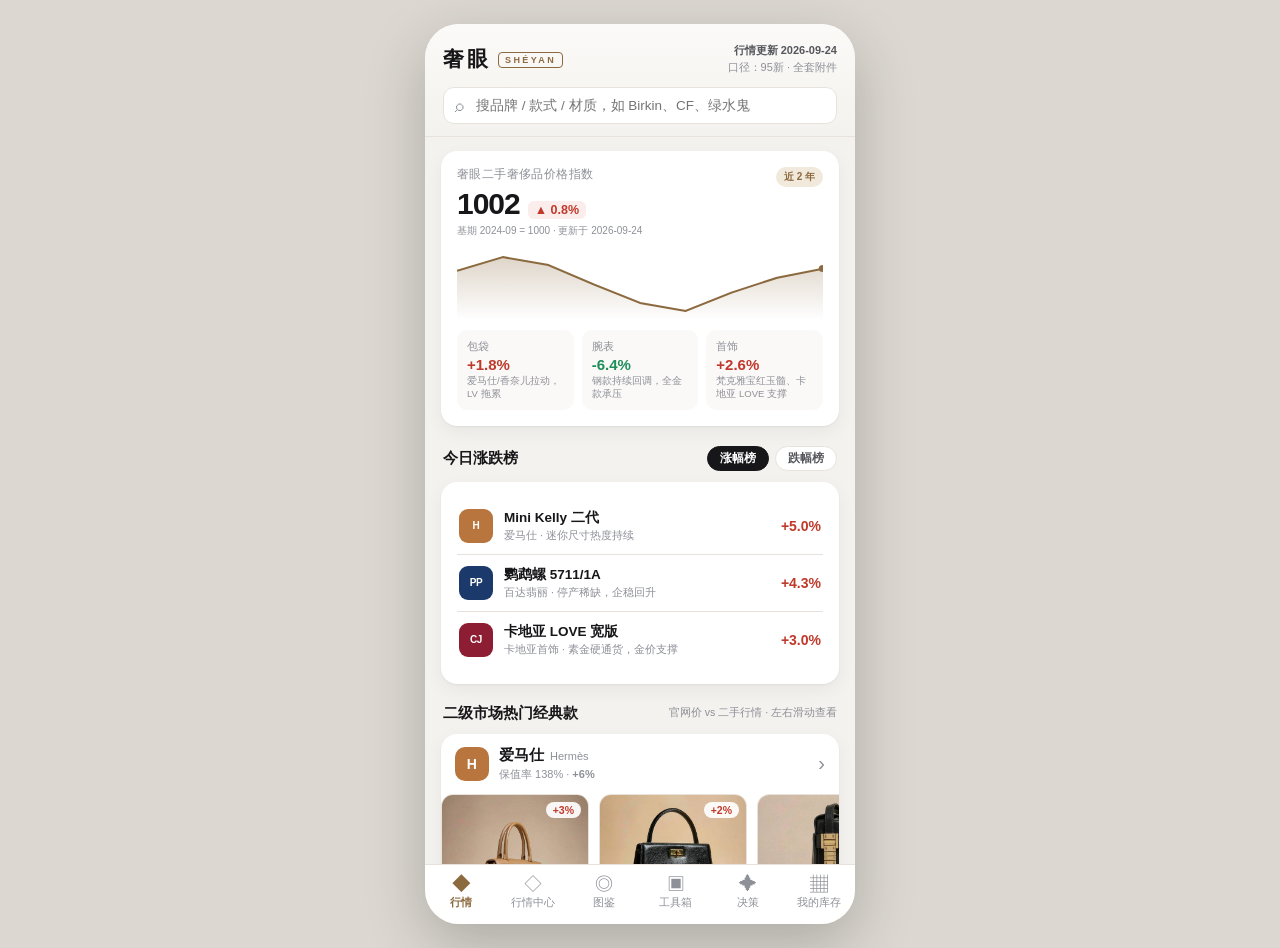
==== index.html @ 36c1ecf0 "奢眼 SHÉYAN v3.0 · 奢侈品二级市场行情 PWA（品牌分行首页改版）" ====
<!DOCTYPE html>
<html lang="zh-CN">
<head>
<meta charset="UTF-8">
<meta name="viewport" content="width=device-width, initial-scale=1.0, maximum-scale=1.0, user-scalable=no">
<meta name="theme-color" content="#17171A">
<meta name="apple-mobile-web-app-capable" content="yes">
<meta name="apple-mobile-web-app-status-bar-style" content="black-translucent">
<meta name="apple-mobile-web-app-title" content="奢眼">
<link rel="manifest" href="manifest.json">
<link rel="apple-touch-icon" href="apple-touch-icon.png">
<link rel="icon" type="image/png" href="icon-192.png">
<title>奢眼 SHÉYAN · 二奢行情与库存智库</title>
<link rel="stylesheet" href="style.css">
</head>
<body>

<div class="phone">

  <!-- ============ 顶栏 ============ -->
  <header class="appbar">
    <div class="ab-row">
      <div class="ab-brand">
        <span class="ab-logo">奢眼</span>
        <span class="ab-en">SHÉYAN</span>
      </div>
      <div class="ab-date">
        <b>行情更新 <span id="dataDate">—</span></b>
        口径：<span id="metaScope">95新全套</span>
      </div>
    </div>
    <div class="search-wrap">
      <input id="searchInput" type="search" placeholder="搜品牌 / 款式 / 材质，如 Birkin、CF、绿水鬼">
    </div>
  </header>

  <!-- ============ 主体 ============ -->
  <main class="app-body">

    <!-- ---------- 首页 ---------- -->
    <section class="view active" id="view-home">
      <div class="card">
        <div id="homeIndex"></div>
      </div>

      <div class="sec-title">
        今日涨跌榜
        <div class="seg-group" id="mvTabs">
          <button class="seg on" data-k="up">涨幅榜</button>
          <button class="seg" data-k="down">跌幅榜</button>
        </div>
      </div>
      <div class="card"><div id="movers"></div></div>

      <div class="sec-title">二级市场热门经典款 <span class="hint">官网价 vs 二手行情 · 左右滑动查看</span></div>
      <div id="homeShowcase"></div>

      <div class="mt" id="homeTip"></div>

      <div class="disclaimer">
        本应用为二奢商家经营辅助工具，所有行情数据整理自公开渠道，为参考区间。
        实际回收/零售价格受年份、成色、附件完整度、五金状态等影响，
        须以实物鉴定与当日实时报价为准，不构成任何报价承诺。
        页面图片为款式示意（AI 生成），非品牌官方产品图。
      </div>
    </section>

    <!-- ---------- 行情中心 ---------- -->
    <section class="view" id="view-market">
      <div class="sec-title">奢眼二手奢侈品价格指数 <span class="hint">2024.09 基期=1000</span></div>
      <div class="card">
        <div id="idxChart"></div>
        <div class="ex-note">
          指数由包袋、腕表、首饰三大品类的加权成交价构成。
          近两年呈「高点回落 → 底部企稳」走势，2026 年 Q3 环比转正。
        </div>
      </div>

      <div class="sec-title">保值率梯队 <span class="hint">品牌分化加剧</span></div>
      <div class="card"><div id="tiers"></div></div>

      <div class="sec-title">品牌行情榜 <span class="hint">点击进入品牌详情</span></div>
      <div class="card"><div id="brandRank"></div></div>

      <div class="sec-title">公价 vs 回收价 <span class="hint">浅色=公价 深色=回收区间</span></div>
      <div class="card">
        <div class="pb-legend">
          <span class="lg-item"><span class="lg-dot retail"></span>专柜公价</span>
          <span class="lg-item"><span class="lg-dot range"></span>二手回收区间</span>
        </div>
        <div id="priceBars"></div>
        <div class="ex-note">
          深色段超出浅色段即代表「超公价」（如爱马仕金刚色、劳力士迪通拿）。
          同一只表/包存在专柜公价、二手零售价、回收价三层价差，买入价从来不是市场价。
        </div>
      </div>

      <div class="disclaimer">
        数据口径：95 新、全套附件，整理自 2026 年 9 月公开渠道行情报道与二手流通数据平台。
        同一型号因品相、附件、年份不同存在 ±10% 量级浮动属正常现象。
      </div>
    </section>

    <!-- ---------- 品牌 / 产品 ---------- -->
    <section class="view" id="view-brand">
      <div class="sec-title">品牌图谱 <span class="hint">包袋 · 腕表 · 首饰</span></div>
      <div id="brandChips" class="chip-row"></div>
      <div class="brand-grid" id="brandGrid"></div>

      <div class="card mt">
        <div class="card-t">品牌梯队速记</div>
        <div class="d-points">
          <div class="d-point"><span class="dot"></span><b>顶奢</b>：爱马仕、香奈儿 —— 稀缺性驱动，二手可溢价</div>
          <div class="d-point"><span class="dot"></span><b>硬奢</b>：劳力士、百达翡丽、爱彼 —— 资产属性强，波动大</div>
          <div class="d-point"><span class="dot"></span><b>一线</b>：LV、迪奥、古驰、欧米茄、卡地亚 —— 靠流量与成色</div>
          <div class="d-point"><span class="dot"></span><b>高珠</b>：梵克雅宝、卡地亚首饰、宝格丽 —— 材质决定保值下限</div>
        </div>
      </div>
    </section>

    <!-- ---------- 产品列表 ---------- -->
    <section class="view" id="view-products">
      <div id="prodHeader"></div>
      <div class="chip-row" id="prodSort"></div>
      <div id="prodList"></div>
      <div class="disclaimer">
        回收参考价为 95 新、全套附件口径。裸包/单表、缺保卡、缺配件需按折价系数下调。
      </div>
    </section>

    <!-- ---------- 产品详情 ---------- -->
    <section class="view" id="view-detail">
      <div class="ph-top"><button class="back" onclick="history.back()">‹ 返回</button></div>
      <div id="detailBody"></div>
      <div class="disclaimer">
        以上数据整理自公开渠道，随市场波动，仅供参考。最终以实物检测与当日实时行情为准。
      </div>
    </section>

    <!-- ---------- 工具箱 ---------- -->
    <section class="view" id="view-tool">
      <div class="sec-title">回收计价模型 <span class="hint">五步定价法</span></div>
      <div class="card">
        <div class="pm-step" style="padding-top:0">
          <div class="pm-d" style="margin-bottom:4px">
            非标品定价的核心是「有据可依」。以下五步是正规机构与套路中介的分水岭 ——
            讲得清逻辑的报价，才值得深谈。
          </div>
        </div>
        <div id="pmSteps"></div>
      </div>

      <div class="sec-title">计价示例 <span class="hint">一张报价单怎么诞生</span></div>
      <div class="card"><div id="pmExample"></div></div>

      <div class="sec-title">计价器 <span class="hint">输入参数自动测算</span></div>
      <div class="card">
        <div class="calc-field">
          <label>选择款式</label>
          <select id="calcProducts"></select>
        </div>
        <div class="calc-field">
          <label>成色等级</label>
          <select id="calcCond">
            <option value="1">99新（近全新，无使用痕迹）</option>
            <option value="0.9" selected>95新（轻微使用痕迹）</option>
            <option value="0.82">9成新（明显使用痕迹）</option>
            <option value="0.72">8.5成新及以下（磨损/需修复）</option>
          </select>
        </div>
        <div class="calc-field">
          <label>附件完整度</label>
          <select id="calcAttach">
            <option value="1.22">全套齐全（盒/防尘袋/票/保卡） +22%</option>
            <option value="1.1" selected>较齐全（缺部分配件） +10%</option>
            <option value="1">仅主体 + 防尘袋</option>
            <option value="0.85">裸件（无任何附件） -15%</option>
            <option value="0.75">缺保卡（腕表专用） -25%</option>
          </select>
        </div>
        <div class="calc-field">
          <label>原装度扣减（翻新/后配五金/补漆，%）</label>
          <input id="calcDeduct" type="number" min="0" max="50" value="0" step="1">
        </div>
        <div id="calcOut"></div>
      </div>

      <div class="sec-title">毛利测算 <span class="hint">按零售 +18% 估算</span></div>
      <div class="card"><div id="calcProfit"></div></div>

      <div class="sec-title">风险对照清单 <span class="hint">商家侧常见套路</span></div>
      <div class="card"><div id="pmRisks"></div></div>

      <div class="sec-title">鉴定知识库 <span class="hint">核心识别点</span></div>
      <div class="chip-row" id="authTabs"></div>
      <div class="card"><div id="authBody"></div></div>

      <div class="sec-title">避坑清单 <span class="hint">收货前逐条核对</span></div>
      <div class="card"><div id="pitfalls"></div></div>

      <div class="disclaimer">
        鉴定知识仅供专业参考，不构成鉴定结论。真伪判定须由持证鉴定师结合仪器检测与数据库比对完成。
      </div>
    </section>

    <!-- ---------- 决策助手 ---------- -->
    <section class="view" id="view-me">
      <div class="sec-title">选购决策助手 <span class="hint">按预算 × 场景匹配</span></div>

      <div class="card">
        <div class="card-t">预算范围</div>
        <div class="chip-row" id="budgetChips" style="margin-bottom:0"></div>
      </div>

      <div class="card">
        <div class="card-t">使用场景</div>
        <div class="chip-row" id="scenChips" style="margin-bottom:0"></div>
      </div>

      <div class="sec-title">场景优选 <span class="hint">资深买手视角</span></div>
      <div id="scenPick"></div>

      <div class="sec-title">预算内可选 <span class="hint">按保值率排序</span></div>
      <div id="recList"></div>

      <div class="card mt">
        <div class="card-t">三类人群速配</div>
        <div class="d-points">
          <div class="d-point"><span class="dot"></span><b>高净值买家</b>：闭眼选爱马仕 / 劳力士，看重稀缺与身份标签</div>
          <div class="d-point"><span class="dot"></span><b>预算有限</b>：盯 LV 老花 / 欧米茄，看重流通性与低试错成本</div>
          <div class="d-point"><span class="dot"></span><b>轻奢、季节款、时装表</b>：慎入，折价重灾区，不建议长期持有</div>
        </div>
      </div>

      <div class="disclaimer">
        推荐逻辑基于公开行情数据与行业通用经验，不构成投资建议。奢侈品价格具有波动性，请独立判断。
      </div>
    </section>

    <!-- ---------- 我的库存 ---------- -->
    <section class="view" id="view-inv">
      <div class="sec-title">库存总览 <span class="hint" id="invMeta">—</span></div>
      <div class="stat-row" id="invStats"></div>

      <div class="sec-title">
        货品列表
        <button class="btn-add" onclick="openItemForm(null)">＋ 收新货</button>
      </div>
      <div class="chip-row" id="invChips"></div>
      <div class="chip-row" id="invSortRow" style="margin-top:-6px"></div>
      <div id="invList"></div>

      <div class="sec-title mt">备份与同步 <span class="hint">数据仅存本机，建议定期备份</span></div>
      <div class="card">
        <div class="card-t">本地备份（推荐先做）</div>
        <div class="btn-row">
          <button class="btn-sec" onclick="invExport()">⬇ 导出库存文件</button>
          <button class="btn-sec" onclick="$('#invImport').click()">⬆ 导入库存文件</button>
        </div>
        <input type="file" id="invImport" accept=".json" style="display:none" onchange="invImportFile(this)">
        <div class="ex-note">
          导出为 JSON 文件，可用于换机或清缓存前的备份；照片不随文件导出（存于本机）。
        </div>
      </div>
      <div class="card">
        <div class="card-t">GitHub 云备份（跨设备同步）</div>
        <div class="calc-field">
          <label>GitHub 用户名</label>
          <input id="ghOwner" type="text" placeholder="你的 GitHub 用户名">
        </div>
        <div class="calc-field">
          <label>仓库名（建议私有仓库，如 sheyan-data）</label>
          <input id="ghRepo" type="text" placeholder="sheyan-data">
        </div>
        <div class="calc-field">
          <label>访问令牌 PAT（仅需 Contents 读写权限）</label>
          <input id="ghPat" type="password" placeholder="github_pat_...">
        </div>
        <div class="btn-row">
          <button class="btn-sec" onclick="ghBackup()">☁ 备份到 GitHub</button>
          <button class="btn-sec" onclick="ghRestore()">☁ 从 GitHub 恢复</button>
        </div>
        <div id="ghStatus" class="ex-note">配置一次即可长期使用；令牌仅保存在本机。</div>
      </div>
      <div class="disclaimer">
        库存数据保存在本机浏览器（IndexedDB），不上传任何服务器；如需跨设备同步请使用上方 GitHub 备份。
        添加到主屏幕后（iOS：Safari 分享 → 添加到主屏幕；Android：Chrome → 安装应用），即以独立 App 方式运行。
      </div>
    </section>

    <!-- ---------- 库存录入/编辑 ---------- -->
    <section class="view" id="view-itemform">
      <div class="ph-top"><button class="back" onclick="cancelItemForm()">‹ 返回库存</button></div>
      <div class="card">
        <div class="card-t" id="itemFormTitle">收新货</div>
        <div class="calc-field">
          <label>从行情库快速填充（可选）</label>
          <select id="fMarket"><option value="">— 不使用 —</option></select>
          <div class="ex-note" id="fMarketHint" style="margin-top:6px"></div>
        </div>
        <div class="calc-field">
          <label>品类</label>
          <select id="fCat">
            <option value="包袋">包袋</option>
            <option value="腕表">腕表</option>
            <option value="首饰">首饰</option>
          </select>
        </div>
        <div class="calc-field">
          <label>品牌</label>
          <select id="fBrand"></select>
        </div>
        <div class="calc-field" id="fCustomBrandWrap" style="display:none">
          <label>自定义品牌名</label>
          <input id="fCustomBrand" type="text" placeholder="如：MCM">
        </div>
        <div class="calc-field">
          <label>款式名称 *</label>
          <input id="fName" type="text" placeholder="如：Birkin 25 黑金">
        </div>
        <div class="calc-field">
          <label>规格 / 材质</label>
          <input id="fSpec" type="text" placeholder="如：Togo皮 · 金扣">
        </div>
        <div class="calc-field">
          <label>成色</label>
          <select id="fCond">
            <option value="99新">99新（近全新）</option>
            <option value="95新" selected>95新（轻微使用痕迹）</option>
            <option value="9成新">9成新（明显使用痕迹）</option>
            <option value="8.5成新及以下">8.5成新及以下</option>
          </select>
        </div>
        <div class="calc-field">
          <label>附件</label>
          <select id="fAttach">
            <option value="全套">全套（盒/防尘袋/票/保卡）</option>
            <option value="部分附件" selected>部分附件</option>
            <option value="裸件">裸件</option>
          </select>
        </div>
        <div class="form-2col">
          <div class="calc-field">
            <label>成本价（元）*</label>
            <input id="fCost" type="number" min="0" step="100" placeholder="15000">
          </div>
          <div class="calc-field">
            <label>挂牌价（元）</label>
            <input id="fAsk" type="number" min="0" step="100" placeholder="18000">
          </div>
        </div>
        <div class="form-2col">
          <div class="calc-field">
            <label>收货日期</label>
            <input id="fBuyDate" type="date">
          </div>
          <div class="calc-field">
            <label>状态</label>
            <select id="fStatus">
              <option value="stock" selected>在库</option>
              <option value="sold">已售</option>
            </select>
          </div>
        </div>
        <div id="fSoldWrap" style="display:none">
          <div class="form-2col">
            <div class="calc-field">
              <label>实际售价（元）</label>
              <input id="fSalePrice" type="number" min="0" step="100" placeholder="0">
            </div>
            <div class="calc-field">
              <label>出售日期</label>
              <input id="fSaleDate" type="date">
            </div>
          </div>
        </div>
        <div class="calc-field">
          <label>备注</label>
          <textarea id="fNote" rows="2" placeholder="瑕疵、货主、来源渠道等"></textarea>
        </div>
        <div class="calc-field">
          <label>照片（可多选，自动压缩存储）</label>
          <input type="file" id="fPhotos" accept="image/*" multiple style="display:none" onchange="addPhotos(this)">
          <div class="photo-row" id="photoRow"></div>
          <button class="btn-sec" onclick="$('#fPhotos').click()">📷 添加照片</button>
        </div>
        <div class="btn-row" style="margin-top:14px">
          <button class="btn-primary" onclick="saveItem()">保存</button>
          <button class="btn-danger" id="fDeleteBtn" style="display:none" onclick="deleteItem()">删除此货品</button>
        </div>
      </div>
    </section>

  </main>

  <!-- ============ 底部导航 ============ -->
  <nav class="tabbar">
    <button class="tab on" data-tab="home"><i>◆</i>行情</button>
    <button class="tab" data-tab="market"><i>◇</i>行情中心</button>
    <button class="tab" data-tab="brand"><i>◎</i>图鉴</button>
    <button class="tab" data-tab="tool"><i>▣</i>工具箱</button>
    <button class="tab" data-tab="me"><i>✦</i>决策</button>
    <button class="tab" data-tab="inv"><i>▦</i>我的库存</button>
  </nav>

</div>

<script src="data.js"></script>
<script src="app.js"></script>
<script src="inv.js"></script>
</body>
</html>
---- style.css ----
/* ============================================================
   奢眼 SHÉYAN · 样式
   ============================================================ */
:root {
  --bg: #F4F2EE;
  --card: #FFFFFF;
  --ink: #17171A;
  --ink-2: #55565C;
  --ink-3: #8E9098;
  --line: #E7E3DC;
  --accent: #8C6A3F;       /* 香槟金/驼色 —— 奢侈品调性 */
  --accent-soft: #F1E9DC;
  --up: #C0392B;           /* 涨 = 红（中国习惯） */
  --down: #1E8E5A;         /* 跌 = 绿 */
  --radius: 16px;
  --shadow: 0 1px 2px rgba(23,23,26,.05), 0 6px 18px rgba(23,23,26,.05);
}

* { box-sizing: border-box; -webkit-tap-highlight-color: transparent; }

body {
  margin: 0;
  font-family: -apple-system, BlinkMacSystemFont, "PingFang SC", "Hiragino Sans GB",
               "Microsoft YaHei", "Helvetica Neue", Arial, sans-serif;
  background: #DCD8D1;
  color: var(--ink);
  display: flex;
  justify-content: center;
  min-height: 100vh;
  -webkit-font-smoothing: antialiased;
}

/* ---------- 手机外框 ---------- */
.phone {
  width: 100%;
  max-width: 430px;
  height: 100vh;
  max-height: 932px;
  background: var(--bg);
  display: flex;
  flex-direction: column;
  position: relative;
  overflow: hidden;
  box-shadow: 0 20px 60px rgba(0,0,0,.22);
}
@media (min-width: 720px) {
  body { align-items: center; padding: 24px 0; }
  .phone { height: 900px; border-radius: 34px; }
}

/* ---------- 顶栏 ---------- */
.appbar {
  padding: 18px 18px 12px;
  background: linear-gradient(180deg, #FBFAF8 0%, var(--bg) 100%);
  border-bottom: 1px solid var(--line);
}
.ab-row { display: flex; align-items: center; justify-content: space-between; margin-bottom: 12px; }
.ab-brand { display: flex; align-items: baseline; gap: 7px; }
.ab-logo {
  font-size: 21px; font-weight: 800; letter-spacing: 3px; color: var(--ink);
}
.ab-en {
  font-size: 9px; letter-spacing: 2.4px; color: var(--accent);
  font-weight: 700; padding: 2px 6px; border: 1px solid var(--accent);
  border-radius: 4px; transform: translateY(-3px);
}
.ab-date { font-size: 11px; color: var(--ink-3); text-align: right; line-height: 1.5; }
.ab-date b { display: block; color: var(--ink-2); font-weight: 600; font-size: 11px; }

.search-wrap { position: relative; }
.search-wrap::before {
  content: "⌕"; position: absolute; left: 12px; top: 50%; transform: translateY(-52%);
  font-size: 17px; color: var(--ink-3);
}
#searchInput {
  width: 100%; padding: 10px 12px 10px 32px; border-radius: 11px;
  border: 1px solid var(--line); background: #fff; font-size: 13.5px;
  color: var(--ink); outline: none; font-family: inherit;
}
#searchInput:focus { border-color: var(--accent); }

/* ---------- 主体 ---------- */
.app-body {
  flex: 1; overflow-y: auto; overflow-x: hidden;
  padding: 14px 16px 24px; scroll-behavior: smooth;
}
.app-body::-webkit-scrollbar { width: 0; }

.view { display: none; animation: fade .28s ease; }
.view.active { display: block; }
@keyframes fade { from { opacity: 0; transform: translateY(6px); } to { opacity: 1; transform: none; } }

/* ---------- 底部 tab ---------- */
.tabbar {
  display: flex; background: rgba(255,255,255,.96);
  border-top: 1px solid var(--line); padding: 6px 0 10px;
  backdrop-filter: blur(12px);
}
.tab {
  flex: 1; background: none; border: 0; font-family: inherit;
  display: flex; flex-direction: column; align-items: center; gap: 3px;
  font-size: 10.5px; color: var(--ink-3); cursor: pointer; padding: 4px 0;
  transition: color .2s;
}
.tab i { font-style: normal; font-size: 18px; line-height: 1; }
.tab.on { color: var(--accent); font-weight: 700; }

/* ---------- 通用卡片 ---------- */
.card {
  background: var(--card); border-radius: var(--radius);
  padding: 16px; margin-bottom: 12px; box-shadow: var(--shadow);
}
.card-t {
  font-size: 13.5px; font-weight: 700; margin-bottom: 11px;
  display: flex; align-items: center; gap: 6px;
}
.card-t::before {
  content: ""; width: 3px; height: 14px; background: var(--accent); border-radius: 2px;
}
.sec-title {
  font-size: 15px; font-weight: 800; margin: 20px 2px 11px;
  display: flex; align-items: center; justify-content: space-between;
}
.sec-title .hint { font-size: 10.5px; color: var(--ink-3); font-weight: 400; }
.mt { margin-top: 20px; }

/* ---------- 指数卡 ---------- */
.idx-head { display: flex; justify-content: space-between; align-items: flex-start; }
.idx-name { font-size: 11.5px; color: var(--ink-3); letter-spacing: .4px; }
.idx-val { display: flex; align-items: baseline; gap: 8px; margin: 5px 0 3px; }
.idx-val .num { font-size: 30px; font-weight: 800; letter-spacing: -1px; }
.chg { font-size: 12.5px; font-weight: 700; padding: 2px 7px; border-radius: 6px; }
.chg.up { color: var(--up); background: rgba(192,57,43,.09); }
.chg.down { color: var(--down); background: rgba(30,142,90,.09); }
.idx-sub { font-size: 10px; color: var(--ink-3); }
.idx-badge {
  font-size: 10px; color: var(--accent); background: var(--accent-soft);
  padding: 3px 8px; border-radius: 20px; font-weight: 600;
}
.spark { width: 100%; height: 72px; margin: 10px 0 6px; display: block; }
.idx-cats { display: flex; gap: 8px; margin-top: 10px; }
.idx-cat {
  flex: 1; background: #FAF9F7; border-radius: 10px; padding: 9px 10px;
}
.ic-name { font-size: 11px; color: var(--ink-3); }
.ic-v { font-size: 15px; font-weight: 800; margin: 2px 0; }
.ic-v.up { color: var(--up); } .ic-v.down { color: var(--down); }
.ic-desc { font-size: 9.5px; color: var(--ink-3); line-height: 1.35; }

/* ---------- 涨跌榜 ---------- */
.seg-group { display: flex; gap: 6px; }
.seg {
  border: 1px solid var(--line); background: #fff; border-radius: 20px;
  padding: 4px 12px; font-size: 11.5px; color: var(--ink-2);
  font-family: inherit; cursor: pointer; font-weight: 600;
}
.seg.on { background: var(--ink); color: #fff; border-color: var(--ink); }

.mover {
  display: flex; align-items: center; gap: 11px; padding: 11px 2px;
  border-bottom: 1px solid var(--line); cursor: pointer;
}
.mover:last-child { border-bottom: 0; }
.mv-logo {
  width: 34px; height: 34px; border-radius: 9px; color: #fff; font-size: 10px;
  font-weight: 800; display: flex; align-items: center; justify-content: center;
  flex: 0 0 34px; letter-spacing: -.3px;
}
.mv-main { flex: 1; min-width: 0; }
.mv-name { font-size: 13.5px; font-weight: 600; }
.mv-note { font-size: 10.5px; color: var(--ink-3); margin-top: 2px; }
.mv-v { font-size: 14px; font-weight: 800; }
.mv-v.up { color: var(--up); } .mv-v.down { color: var(--down); }

/* ---------- 产品卡 ---------- */
.pcard {
  background: var(--card); border-radius: var(--radius); padding: 14px;
  margin-bottom: 11px; box-shadow: var(--shadow); cursor: pointer;
  transition: transform .16s, box-shadow .16s;
}
.pcard:active { transform: scale(.985); }
.pc-top { display: flex; align-items: center; gap: 10px; }
.pc-logo {
  width: 38px; height: 38px; border-radius: 10px; color: #fff; font-size: 11px;
  font-weight: 800; display: flex; align-items: center; justify-content: center;
  flex: 0 0 38px;
}
.pc-title { flex: 1; min-width: 0; }
.pc-name { font-size: 14.5px; font-weight: 700; letter-spacing: -.2px; }
.pc-series { font-size: 10.5px; color: var(--ink-3); margin-top: 2px; }
.pc-trend { font-size: 12.5px; font-weight: 800; }
.pc-trend.up { color: var(--up); } .pc-trend.down { color: var(--down); }
.pc-spec {
  font-size: 11px; color: var(--ink-3); margin: 9px 0 10px;
  padding-bottom: 10px; border-bottom: 1px dashed var(--line);
}
.pc-prices { display: flex; gap: 6px; }
.pc-price-item { flex: 1; }
.pp-label { font-size: 9.5px; color: var(--ink-3); margin-bottom: 3px; }
.pp-val { font-size: 12.5px; font-weight: 700; }
.pp-val.accent { color: var(--accent); }
.pc-tags { display: flex; gap: 5px; margin-top: 10px; flex-wrap: wrap; }
.tag {
  font-size: 9.5px; padding: 2.5px 7px; border-radius: 5px;
  background: #F3F1ED; color: var(--ink-2);
}
.tag.hot { background: rgba(192,57,43,.1); color: var(--up); font-weight: 700; }
.tag.light { background: rgba(255,255,255,.2); color: #fff; }

/* ---------- 产品头 ---------- */
.ph-top { margin-bottom: 12px; }
.back {
  background: none; border: 0; font-family: inherit; font-size: 13px;
  color: var(--accent); font-weight: 600; cursor: pointer; padding: 0;
}
.ph-brand { display: flex; align-items: center; gap: 12px; margin-bottom: 12px; }
.ph-logo {
  width: 48px; height: 48px; border-radius: 13px; color: #fff; font-size: 13px;
  font-weight: 800; display: flex; align-items: center; justify-content: center;
}
.ph-name { font-size: 19px; font-weight: 800; }
.ph-meta { font-size: 11px; color: var(--ink-3); margin-top: 3px; }
.ph-intro {
  font-size: 12.5px; line-height: 1.75; color: var(--ink-2);
  background: var(--card); padding: 13px; border-radius: 12px;
  box-shadow: var(--shadow); margin-bottom: 11px;
}
.ph-sec {
  background: var(--card); padding: 13px; border-radius: 12px;
  box-shadow: var(--shadow); margin-bottom: 11px;
}
.ph-sec.warn { background: #FDF4F2; }
.ph-sec-t {
  font-size: 12px; font-weight: 700; color: var(--accent); margin-bottom: 8px;
}
.ph-sec.warn .ph-sec-t { color: var(--up); }
.ph-li {
  font-size: 12px; line-height: 1.7; color: var(--ink-2); padding-left: 12px;
  position: relative; margin-bottom: 5px;
}
.ph-li::before {
  content: ""; position: absolute; left: 0; top: 8px; width: 4px; height: 4px;
  border-radius: 50%; background: var(--ink-3);
}
.ph-sec.warn .ph-li::before { background: var(--up); }

/* ---------- 详情 ---------- */
.d-hero {
  background: linear-gradient(140deg, var(--bc) 0%, #1c1c1c 130%);
  border-radius: 20px; padding: 20px; color: #fff; margin-bottom: 12px;
  position: relative; overflow: hidden;
}
.d-hero::after {
  content: ""; position: absolute; right: -40px; top: -40px; width: 150px;
  height: 150px; border-radius: 50%; background: rgba(255,255,255,.07);
}
.d-hero-logo {
  width: 44px; height: 44px; border-radius: 12px; background: rgba(255,255,255,.16);
  display: flex; align-items: center; justify-content: center; font-size: 13px;
  font-weight: 800; margin-bottom: 12px; backdrop-filter: blur(4px);
}
.d-hero-brand { font-size: 10.5px; letter-spacing: 1.6px; opacity: .72; }
.d-hero-name { font-size: 23px; font-weight: 800; margin: 6px 0 7px; letter-spacing: -.5px; }
.d-hero-spec { font-size: 11.5px; opacity: .78; margin-bottom: 11px; }
.d-hero-tags { display: flex; gap: 5px; flex-wrap: wrap; position: relative; z-index: 1; }

.d-price-grid { display: flex; gap: 14px; }
.d-price-grid > div { flex: 1; }
.d-big { font-size: 19px; font-weight: 800; margin-top: 4px; letter-spacing: -.4px; }
.d-big.accent { color: var(--accent); }
.dash { color: var(--ink-3); font-weight: 400; }
.d-price-foot {
  display: flex; gap: 14px; margin-top: 12px; padding-top: 11px;
  border-top: 1px dashed var(--line); font-size: 11px; color: var(--ink-3);
}
.d-price-foot b { color: var(--ink); }
.d-price-foot b.up { color: var(--up); } .d-price-foot b.down { color: var(--down); }
.d-chart { margin-top: 14px; padding-top: 12px; border-top: 1px dashed var(--line); }
.d-chart-t { font-size: 10.5px; color: var(--ink-3); margin-bottom: 6px; }
.spark2 { width: 100%; height: 76px; display: block; }
.d-chart-x {
  display: flex; justify-content: space-between; font-size: 9.5px; color: var(--ink-3);
}
.d-note { font-size: 9.5px; color: var(--ink-3); margin-top: 9px; }
.d-desc { font-size: 12.5px; line-height: 1.8; color: var(--ink-2); }
.d-points { margin-top: 11px; }
.d-point {
  font-size: 12px; line-height: 1.7; color: var(--ink-2);
  padding-left: 14px; position: relative; margin-bottom: 6px;
}
.d-point .dot {
  position: absolute; left: 0; top: 7px; width: 5px; height: 5px;
  border-radius: 50%; background: var(--accent);
}
.card.risk { background: #FDF4F2; }
.card.risk .card-t { color: var(--up); }
.card.risk .card-t::before { background: var(--up); }
.card.action { background: #F2F7F4; }
.card.action .card-t { color: var(--down); }
.card.action .card-t::before { background: var(--down); }

/* ---------- 品牌网格 ---------- */
.chip-row { display: flex; gap: 7px; flex-wrap: wrap; margin-bottom: 14px; }
.chip {
  border: 1px solid var(--line); background: #fff; border-radius: 20px;
  padding: 6px 14px; font-size: 12px; color: var(--ink-2); font-family: inherit;
  cursor: pointer; font-weight: 600; transition: all .16s;
}
.chip.on { background: var(--accent); color: #fff; border-color: var(--accent); }

.brand-grid { display: grid; grid-template-columns: repeat(2, 1fr); gap: 10px; }
.brand-card {
  background: var(--card); border-radius: 14px; padding: 14px;
  box-shadow: var(--shadow); cursor: pointer;
  transition: transform .16s;
}
.brand-card:active { transform: scale(.97); }
.bc-logo {
  width: 40px; height: 40px; border-radius: 11px; color: #fff; font-size: 12px;
  font-weight: 800; display: flex; align-items: center; justify-content: center;
  margin-bottom: 10px;
}
.bc-name { font-size: 14px; font-weight: 700; }
.bc-en {
  font-size: 9.5px; color: var(--ink-3); margin: 2px 0 9px;
  white-space: nowrap; overflow: hidden; text-overflow: ellipsis;
}
.bc-foot { display: flex; align-items: center; justify-content: space-between; }
.bc-tag { font-size: 9.5px; color: var(--ink-3); background: #F3F1ED; padding: 2px 6px; border-radius: 4px; }
.bc-ret { font-size: 10px; color: var(--accent); font-weight: 700; }

/* ---------- 行情中心 ---------- */
.chart { width: 100%; height: 180px; display: block; }
.chart .grid { stroke: var(--line); stroke-width: 1; stroke-dasharray: 3 4; }
.chart .axis { font-size: 9px; fill: var(--ink-3); }
.chart .axis.mid { text-anchor: middle; }

.tier { display: flex; gap: 11px; padding: 11px 0; border-bottom: 1px solid var(--line); }
.tier:last-child { border-bottom: 0; }
.tier-bar { width: 4px; border-radius: 3px; flex: 0 0 4px; }
.tier-body { flex: 1; }
.tier-top { display: flex; align-items: baseline; justify-content: space-between; }
.tier-name { font-size: 13.5px; font-weight: 800; }
.tier-ret { font-size: 11.5px; font-weight: 700; color: var(--ink-2); }
.tier-brands { display: flex; gap: 5px; flex-wrap: wrap; margin: 7px 0 6px; }
.chip-s {
  font-size: 9.5px; background: #F3F1ED; color: var(--ink-2);
  padding: 2px 7px; border-radius: 5px;
}
.tier-note { font-size: 10.5px; color: var(--ink-3); line-height: 1.55; }

.rank-row {
  display: flex; align-items: center; gap: 10px; padding: 10px 0;
  border-bottom: 1px solid var(--line); cursor: pointer;
}
.rank-row:last-child { border-bottom: 0; }
.rk-logo {
  width: 32px; height: 32px; border-radius: 9px; color: #fff; font-size: 9.5px;
  font-weight: 800; display: flex; align-items: center; justify-content: center;
  flex: 0 0 32px;
}
.rk-main { flex: 1; min-width: 0; }
.rk-name { font-size: 13px; font-weight: 600; }
.rk-en { font-size: 9.5px; color: var(--ink-3); font-weight: 400; }
.rk-meta { font-size: 10px; color: var(--ink-3); margin-top: 2px; }
.rk-vals { text-align: right; }
.rk-ret { font-size: 13.5px; font-weight: 800; color: var(--accent); }
.rk-trend { font-size: 10px; font-weight: 700; }
.rk-trend.up { color: var(--up); } .rk-trend.down { color: var(--down); }

.pb-legend {
  display: flex; gap: 14px; font-size: 10.5px; color: var(--ink-3); margin-bottom: 12px;
}
.lg-item { display: flex; align-items: center; gap: 5px; }
.lg-dot { width: 12px; height: 5px; border-radius: 3px; }
.lg-dot.retail { background: var(--line); }
.lg-dot.range { background: var(--accent); }

.pb-row { display: flex; align-items: center; gap: 8px; margin-bottom: 9px; cursor: pointer; }
.pb-name {
  font-size: 10.5px; color: var(--ink-2); width: 72px; flex: 0 0 72px;
  white-space: nowrap; overflow: hidden; text-overflow: ellipsis;
}
.pb-track { flex: 1; height: 9px; position: relative; }
.pb-retail {
  position: absolute; left: 0; top: 3.5px; height: 2px;
  background: var(--line); border-radius: 2px;
}
.pb-range {
  position: absolute; top: 0; height: 9px; background: var(--accent);
  border-radius: 5px; opacity: .9;
}
.pb-val { font-size: 10px; color: var(--ink-2); width: 62px; flex: 0 0 62px; text-align: right; font-weight: 600; }
.pb-val.up { color: var(--up); }

/* ---------- 工具页 ---------- */
.pm-step {
  padding: 11px 0; border-bottom: 1px solid var(--line);
}
.pm-step:last-child { border-bottom: 0; }
.pm-k { font-size: 12.5px; font-weight: 700; }
.pm-w {
  display: inline-block; font-size: 9.5px; color: var(--accent);
  background: var(--accent-soft); padding: 2px 7px; border-radius: 5px;
  margin: 5px 0 6px; font-weight: 700;
}
.pm-d { font-size: 11.5px; color: var(--ink-2); line-height: 1.65; }

.ex-t { font-size: 12px; font-weight: 700; margin-bottom: 10px; color: var(--ink); }
.ex-row {
  display: flex; justify-content: space-between; font-size: 11.5px;
  padding: 7px 0; color: var(--ink-2); border-bottom: 1px dashed var(--line);
}
.ex-row.total {
  border-bottom: 0; border-top: 1.5px solid var(--ink); margin-top: 5px;
  padding-top: 10px; font-size: 13px; color: var(--ink); font-weight: 700;
}
.ex-row.total b { color: var(--accent); font-size: 15px; }
.ex-note { font-size: 10px; color: var(--ink-3); margin-top: 9px; line-height: 1.6; }

.calc-field { margin-bottom: 12px; }
.calc-field label { font-size: 11px; color: var(--ink-3); display: block; margin-bottom: 5px; }
.calc-field select, .calc-field input {
  width: 100%; padding: 9px 11px; border-radius: 10px; border: 1px solid var(--line);
  font-size: 12.5px; font-family: inherit; color: var(--ink); background: #FAF9F7;
  outline: none; appearance: none;
}
.calc-field select:focus, .calc-field input:focus { border-color: var(--accent); }
.calc-line {
  display: flex; justify-content: space-between; font-size: 11.5px;
  padding: 7px 0; border-bottom: 1px dashed var(--line); color: var(--ink-2);
}
.calc-line.total {
  border-bottom: 0; border-top: 1.5px solid var(--ink); margin-top: 5px;
  padding-top: 10px; font-size: 13px; color: var(--ink); font-weight: 700;
}
.calc-line.total b { font-size: 17px; }
.calc-line b.down { color: var(--down); }
.calc-line b.up { color: var(--up); }
.calc-line b.accent { color: var(--accent); }
.calc-range {
  font-size: 11px; color: var(--ink-3); text-align: right; margin-top: 5px;
}

.risk-row { padding: 11px 0; border-bottom: 1px solid var(--line); }
.risk-row:last-child { border-bottom: 0; }
.risk-t {
  display: inline-block; font-size: 10.5px; font-weight: 700; color: var(--up);
  background: rgba(192,57,43,.08); padding: 2px 8px; border-radius: 5px;
  margin-bottom: 6px;
}
.risk-d { font-size: 11.5px; color: var(--ink-2); line-height: 1.6; }
.risk-a { font-size: 11.5px; color: var(--down); margin-top: 5px; font-weight: 600; }

.kb { padding: 10px 0; border-bottom: 1px solid var(--line); }
.kb:last-child { border-bottom: 0; }
.kb-k {
  font-size: 11.5px; font-weight: 700; color: var(--accent); margin-bottom: 5px;
}
.kb-v { font-size: 11.5px; color: var(--ink-2); line-height: 1.7; }

.pf { padding: 11px 0; border-bottom: 1px solid var(--line); }
.pf:last-child { border-bottom: 0; }
.pf-head { display: flex; align-items: center; gap: 8px; margin-bottom: 6px; }
.pf-k {
  font-size: 9.5px; background: var(--ink); color: #fff; padding: 2px 7px;
  border-radius: 5px; font-weight: 700; flex: 0 0 auto;
}
.pf-t { font-size: 12.5px; font-weight: 700; }
.pf-d { font-size: 11.5px; color: var(--ink-2); line-height: 1.7; }

/* ---------- 决策助手 ---------- */
.chip.scen { display: inline-flex; align-items: center; gap: 5px; }
.sc-icon { font-size: 13px; }

.rec {
  background: var(--card); border-radius: 14px; padding: 14px;
  margin-bottom: 11px; box-shadow: var(--shadow); cursor: pointer;
}
.rec-top { display: flex; align-items: center; gap: 10px; }
.rec-logo {
  width: 36px; height: 36px; border-radius: 10px; color: #fff; font-size: 10.5px;
  font-weight: 800; display: flex; align-items: center; justify-content: center;
  flex: 0 0 36px;
}
.rec-main { flex: 1; min-width: 0; }
.rec-name { font-size: 13.5px; font-weight: 700; }
.rec-series { font-size: 10px; color: var(--ink-3); margin-top: 2px; }
.rec-fit {
  font-size: 9.5px; padding: 3px 8px; border-radius: 6px; font-weight: 700;
  flex: 0 0 auto;
}
.rec-fit.ok { background: rgba(30,142,90,.1); color: var(--down); }
.rec-fit.warn { background: rgba(214,137,16,.12); color: #A06205; }
.rec-prices {
  display: flex; gap: 12px; font-size: 10.5px; color: var(--ink-3);
  margin: 10px 0 9px; padding-bottom: 9px; border-bottom: 1px dashed var(--line);
}
.rec-prices .ret { color: var(--accent); font-weight: 700; }
.rec-why { font-size: 11.5px; color: var(--ink-2); line-height: 1.65; }

.scen-pick {
  background: var(--card); border-radius: 12px; padding: 12px 14px;
  margin-bottom: 9px; box-shadow: var(--shadow); cursor: pointer;
  border-left: 3px solid var(--accent);
}
.sp-head { display: flex; align-items: baseline; justify-content: space-between; margin-bottom: 6px; }
.sp-label { font-size: 13px; font-weight: 700; }
.sp-budget { font-size: 10px; color: var(--accent); font-weight: 700; }
.sp-why { font-size: 11.5px; color: var(--ink-2); line-height: 1.65; }

/* ---------- 提示条 ---------- */
.tip-card {
  background: linear-gradient(120deg, #2A2622 0%, #1A1815 100%);
  color: #fff; border-radius: 14px; padding: 14px 16px;
}
.tip-title {
  font-size: 11px; letter-spacing: 1.2px; color: #C9A87C;
  font-weight: 700; margin-bottom: 7px;
}
.tip-body { font-size: 12px; line-height: 1.7; color: rgba(255,255,255,.86); }
.tip-body b { color: #E8C995; }

.empty {
  text-align: center; padding: 40px 20px; font-size: 12.5px; color: var(--ink-3);
}

/* ---------- 免责声明 ---------- */
.disclaimer {
  font-size: 10px; color: var(--ink-3); line-height: 1.7; padding: 14px 2px 4px;
  border-top: 1px solid var(--line); margin-top: 16px;
}

/* ============================================================
   我的库存
   ============================================================ */
.btn-add {
  border: 0; background: var(--accent); color: #fff; font-family: inherit;
  font-size: 12px; font-weight: 700; padding: 7px 14px; border-radius: 20px;
  cursor: pointer;
}
.btn-row { display: flex; gap: 9px; }
.btn-row > button { flex: 1; }
.btn-sec {
  border: 1px solid var(--line); background: #fff; color: var(--ink);
  font-family: inherit; font-size: 12.5px; font-weight: 600;
  padding: 10px 12px; border-radius: 11px; cursor: pointer;
}
.btn-primary {
  border: 0; background: var(--ink); color: #fff; font-family: inherit;
  font-size: 14px; font-weight: 700; padding: 12px; border-radius: 12px; cursor: pointer;
}
.btn-danger {
  border: 1px solid rgba(192,57,43,.35); background: #FDF4F2; color: var(--up);
  font-family: inherit; font-size: 12.5px; font-weight: 700;
  padding: 10px 12px; border-radius: 11px; cursor: pointer; flex: 0 0 auto;
}

.stat-row { display: grid; grid-template-columns: repeat(4, 1fr); gap: 8px; margin-bottom: 6px; }
.stat-row .stat {
  background: var(--card); border-radius: 13px; padding: 11px 6px; text-align: center;
  box-shadow: var(--shadow);
}
.stat-row .v { font-size: 15px; font-weight: 800; color: var(--ink); letter-spacing: -.3px; }
.stat-row .v.accent { color: var(--accent); }
.stat-row .v.up { color: var(--up); }
.stat-row .k { font-size: 9.5px; color: var(--ink-3); margin-top: 3px; line-height: 1.4; }

.ichip {
  display: flex; gap: 11px; align-items: flex-start;
  background: var(--card); border-radius: 14px; padding: 13px;
  margin-bottom: 10px; box-shadow: var(--shadow); cursor: pointer;
}
.ichip-photo {
  width: 58px; height: 58px; border-radius: 10px; object-fit: cover;
  background: #F3F1ED; flex: 0 0 58px;
}
.ichip-nophoto {
  width: 58px; height: 58px; border-radius: 10px; background: #F3F1ED;
  display: flex; align-items: center; justify-content: center;
  font-size: 19px; color: #C9C4BB; flex: 0 0 58px;
}
.ichip-main { flex: 1; min-width: 0; }
.ichip-name { font-size: 13.5px; font-weight: 700; }
.ichip-meta { font-size: 10.5px; color: var(--ink-3); margin: 2px 0 6px; }
.ichip-prices { display: flex; gap: 11px; font-size: 11px; color: var(--ink-2); flex-wrap: wrap; }
.ichip-prices b { font-weight: 700; }
.ichip-prices .profit { color: var(--accent); font-weight: 700; }
.ichip-prices .loss { color: var(--down); font-weight: 700; }
.ichip-side { display: flex; flex-direction: column; align-items: flex-end; gap: 5px; flex: 0 0 auto; }
.ichip-status { font-size: 9.5px; padding: 2.5px 8px; border-radius: 6px; font-weight: 700; }
.ichip-status.stock { background: rgba(140,106,63,.12); color: var(--accent); }
.ichip-status.sold { background: rgba(30,142,90,.1); color: var(--down); }
.ichip-cond { font-size: 9.5px; color: var(--ink-3); }

.form-2col { display: grid; grid-template-columns: 1fr 1fr; gap: 10px; }
textarea#fNote {
  width: 100%; padding: 9px 11px; border-radius: 10px; border: 1px solid var(--line);
  font-size: 12.5px; font-family: inherit; color: var(--ink); background: #FAF9F7;
  outline: none; resize: vertical;
}
textarea#fNote:focus { border-color: var(--accent); }

.photo-row { display: flex; gap: 8px; flex-wrap: wrap; margin-bottom: 9px; }
.photo-thumb { position: relative; width: 64px; height: 64px; }
.photo-thumb img {
  width: 64px; height: 64px; border-radius: 10px; object-fit: cover; display: block;
}
.photo-thumb .ph-del {
  position: absolute; top: -6px; right: -6px; width: 19px; height: 19px;
  border-radius: 50%; background: var(--ink); color: #fff; border: 0;
  font-size: 11px; line-height: 1; cursor: pointer; display: flex;
  align-items: center; justify-content: center;
}

#toast {
  position: fixed; left: 50%; bottom: 92px; transform: translateX(-50%) translateY(16px);
  background: rgba(23,23,26,.94); color: #fff; font-size: 12.5px;
  padding: 10px 18px; border-radius: 22px; opacity: 0; pointer-events: none;
  transition: all .25s; z-index: 99; max-width: 78%; text-align: center;
}
#toast.show { opacity: 1; transform: translateX(-50%) translateY(0); }

.seg2 {
  border: 1px solid var(--line); background: #fff; border-radius: 20px;
  padding: 5px 12px; font-size: 11.5px; color: var(--ink-2);
  font-family: inherit; cursor: pointer; font-weight: 600;
}
.seg2.on { background: var(--accent); color: #fff; border-color: var(--accent); }
.sel-sort {
  border: 1px solid var(--line); background: #fff; border-radius: 20px;
  padding: 5px 10px; font-size: 11.5px; color: var(--ink-2); font-family: inherit;
  outline: none; font-weight: 600;
}
.empty-mini {
  text-align: center; padding: 26px 16px; font-size: 12px; color: var(--ink-3);
  background: var(--card); border-radius: 14px; box-shadow: var(--shadow);
}

/* ============================================================
   首页 · 二级市场热门经典款（品牌分行陈列）
   ============================================================ */
.sc-row {
  background: var(--card);
  border-radius: var(--radius);
  box-shadow: var(--shadow);
  margin-bottom: 12px;
  overflow: hidden;
}
.sc-head {
  display: flex;
  align-items: center;
  gap: 10px;
  padding: 12px 14px 10px;
  cursor: pointer;
}
.sc-logo {
  width: 34px; height: 34px;
  border-radius: 10px;
  color: #fff;
  font-weight: 700;
  font-size: 14px;
  display: flex; align-items: center; justify-content: center;
  flex-shrink: 0;
  letter-spacing: .5px;
}
.sc-binfo { flex: 1; min-width: 0; }
.sc-bname {
  font-size: 15px; font-weight: 700; color: var(--ink);
  display: flex; align-items: baseline; gap: 6px;
}
.sc-bname span { font-size: 11px; color: var(--ink-3); font-weight: 400; }
.sc-bmeta { font-size: 11px; color: var(--ink-3); margin-top: 2px; }
.sc-bmeta b { font-weight: 600; }
.sc-cat {
  background: var(--accent-soft); color: var(--accent);
  padding: 1px 8px; border-radius: 8px; font-size: 10px;
}
.sc-arrow { font-size: 20px; color: var(--ink-3); font-weight: 300; }

.sc-strip {
  display: flex;
  gap: 10px;
  overflow-x: auto;
  padding: 2px 14px 14px;
  scroll-snap-type: x proximity;
  -webkit-overflow-scrolling: touch;
}
.sc-strip::-webkit-scrollbar { display: none; }

.sc-card {
  flex: 0 0 148px;
  width: 148px;
  scroll-snap-align: start;
  background: #FAF8F5;
  border: 1px solid var(--line);
  border-radius: 12px;
  overflow: hidden;
  cursor: pointer;
  transition: transform .15s ease;
}
.sc-card:active { transform: scale(.97); }
.sc-imgwrap {
  position: relative;
  width: 100%;
  aspect-ratio: 1 / 1;
  background: #F1EDE6;
}
.sc-imgwrap img {
  width: 100%; height: 100%;
  object-fit: cover;
  display: block;
}
.sc-ph {
  width: 100%; height: 100%;
  align-items: center; justify-content: center;
  color: rgba(255,255,255,.9);
  font-size: 30px; font-weight: 700;
  letter-spacing: 1px;
}
.sc-trend {
  position: absolute;
  top: 7px; right: 7px;
  font-size: 10.5px; font-weight: 700;
  padding: 2px 7px;
  border-radius: 9px;
  background: rgba(255,255,255,.92);
  backdrop-filter: blur(4px);
}
.sc-trend.up { color: var(--up); }
.sc-trend.down { color: var(--down); }

.sc-body { padding: 8px 9px 10px; }
.sc-name {
  font-size: 12px; font-weight: 600; color: var(--ink);
  white-space: nowrap; overflow: hidden; text-overflow: ellipsis;
}
.sc-retail {
  font-size: 10.5px; color: var(--ink-3);
  margin-top: 3px;
  text-decoration: none;
}
.sc-sec {
  font-size: 12px; font-weight: 700; color: var(--accent);
  margin-top: 2px;
}

/* 详情弹层 hero 产品图 */
.d-hero {
  position: relative;
  overflow: hidden;
}
.d-hero-img {
  position: absolute;
  right: -12px; top: 50%;
  transform: translateY(-50%);
  width: 108px; height: 108px;
  object-fit: cover;
  border-radius: 14px;
  border: 2px solid rgba(255,255,255,.35);
  box-shadow: 0 6px 16px rgba(0,0,0,.25);
  opacity: .96;
}
.d-hero.has-img { padding-right: 100px; }
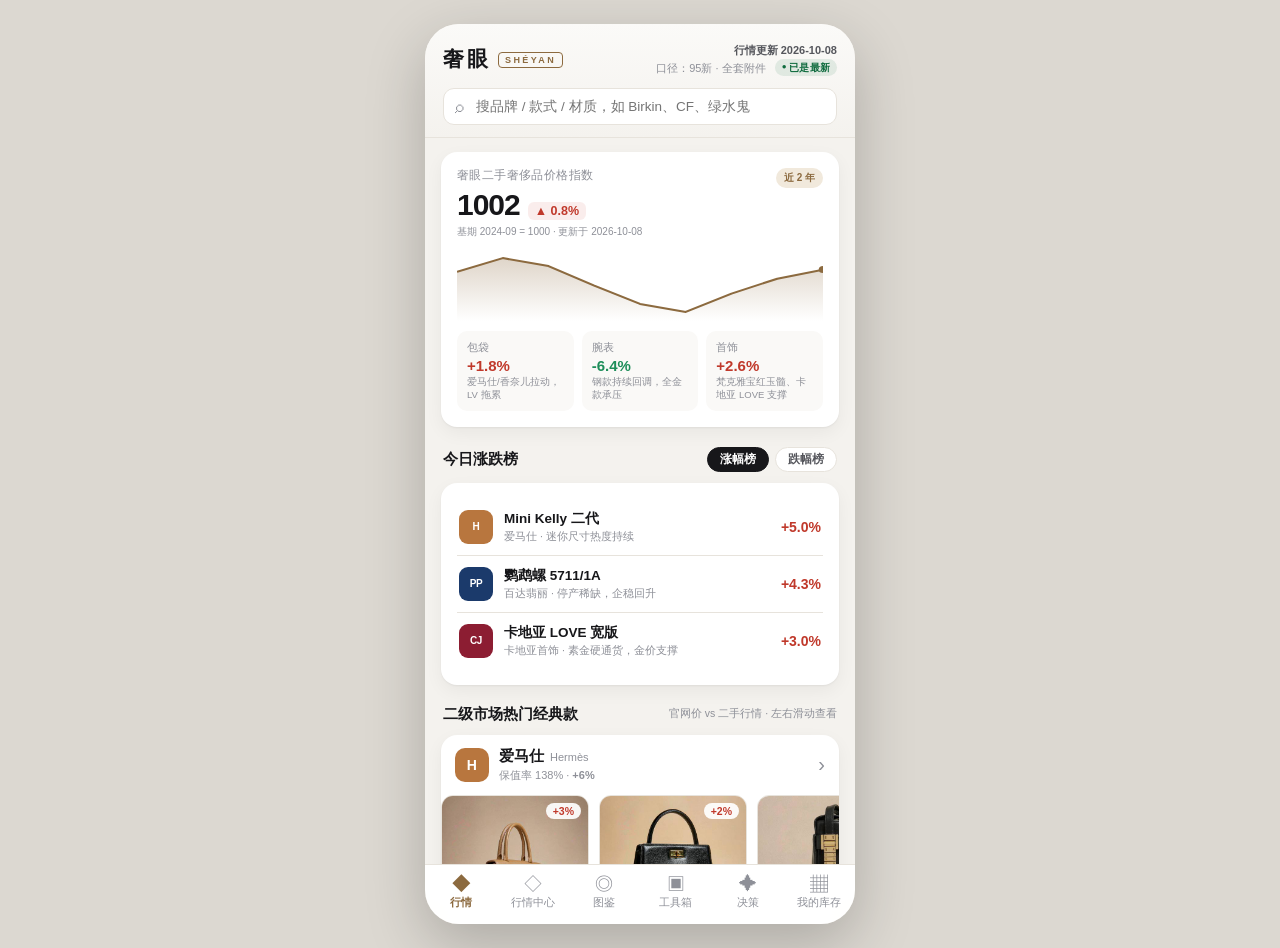
==== commit ea08489c: "v1.4.0: 云端行情同步——每次打开自动拉取最新数据，三级兜底（云端/缓存/内置），顶栏同步状态徽章" ====
--- a/index.html
+++ b/index.html
@@ -27,6 +27,7 @@
       <div class="ab-date">
         <b>行情更新 <span id="dataDate">—</span></b>
         口径：<span id="metaScope">95新全套</span>
+        <span id="syncBadge" class="sync-badge" title="点击检查更新">同步中…</span>
       </div>
     </div>
     <div class="search-wrap">
@@ -408,5 +409,6 @@
 <script src="data.js"></script>
 <script src="app.js"></script>
 <script src="inv.js"></script>
+<script src="sync.js"></script>
 </body>
 </html>
--- a/style.css
+++ b/style.css
@@ -762,3 +762,32 @@
   opacity: .96;
 }
 .d-hero.has-img { padding-right: 100px; }
+
+/* ============ 行情同步状态徽章 ============ */
+.sync-badge {
+  display: inline-block;
+  margin-left: 6px;
+  padding: 1px 7px;
+  border-radius: 9px;
+  font-size: 10px;
+  font-weight: 600;
+  letter-spacing: .2px;
+  vertical-align: 1px;
+  background: rgba(0,0,0,.06);
+  color: #8a8a8a;
+  transition: background .25s, color .25s;
+  cursor: pointer;
+  white-space: nowrap;
+}
+.sync-badge.ok {
+  background: rgba(15, 107, 62, .1);
+  color: #0F6B3E;
+}
+.sync-badge.ok::before { content: "● "; font-size: 8px; vertical-align: 2px; }
+.sync-badge.warn {
+  background: rgba(184, 118, 62, .12);
+  color: #B8763E;
+}
+.sync-badge.warn::before { content: "● "; font-size: 8px; vertical-align: 2px; }
+.sync-badge.loading { animation: syncPulse 1.2s ease-in-out infinite; }
+@keyframes syncPulse { 0%,100% { opacity: .45; } 50% { opacity: 1; } }
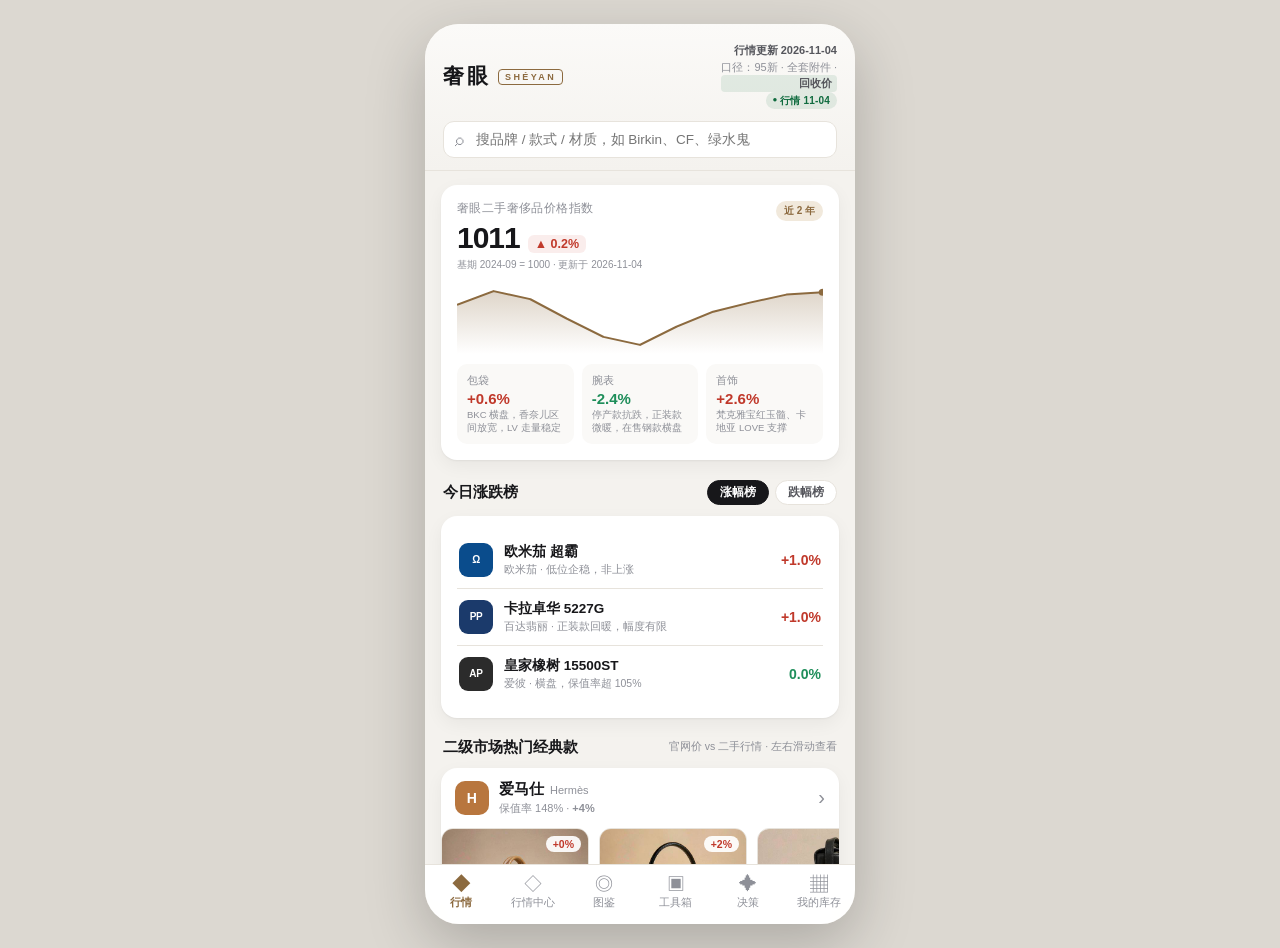
==== commit a9d91a1d: "v1.4.3: 口径治理——回收/零售分离、来源三要素、待核实拦截" ====
--- a/index.html
+++ b/index.html
@@ -26,7 +26,7 @@
       </div>
       <div class="ab-date">
         <b>行情更新 <span id="dataDate">—</span></b>
-        口径：<span id="metaScope">95新全套</span>
+        口径：<span id="metaScope">95新全套</span> · <b class="basis-chip" id="basisChip">回收价</b>
         <span id="syncBadge" class="sync-badge" title="点击检查更新">同步中…</span>
       </div>
     </div>
@@ -97,8 +97,10 @@
       </div>
 
       <div class="disclaimer">
-        数据口径：95 新、全套附件，整理自 2026 年 9 月公开渠道行情报道与二手流通数据平台。
-        同一型号因品相、附件、年份不同存在 ±10% 量级浮动属正常现象。
+        价格口径：<b>回收价</b>（商家回收/收购口径），非零售卖价、非专柜公价。成色统一为 95 新 · 全套附件。
+        本表每一条都标注了「价格口径 / 来源类别 / 采集日期」，未标口径的数字不进入表格。
+        来源多为回收商公开报价，属<b>校验带</b>而非定价依据；单店报价与成交价可能相差 10% 以上，
+        收购前请用自有渠道再验一遍。
       </div>
     </section>
 
--- a/style.css
+++ b/style.css
@@ -791,3 +791,43 @@
 .sync-badge.warn::before { content: "● "; font-size: 8px; vertical-align: 2px; }
 .sync-badge.loading { animation: syncPulse 1.2s ease-in-out infinite; }
 @keyframes syncPulse { 0%,100% { opacity: .45; } 50% { opacity: 1; } }
+
+/* ---------- v1.4.3 口径与核对 ---------- */
+.suspect-mark {
+  display: inline-block; margin-left: 6px; padding: 1px 6px;
+  font-size: 10px; font-style: normal; font-weight: 600;
+  color: #B4690E; background: #FFF4E5; border: 1px solid #F3D19E;
+  border-radius: 4px; vertical-align: middle;
+}
+.pc-val.accent.suspect { color: #B4690E; }
+
+.tag.ok   { background: rgba(15,107,62,.10); color: #0F6B3E; }
+.tag.warn { background: rgba(180,105,14,.12); color: #B4690E; }
+.tag.light.ok { background: rgba(255,255,255,.22); color: #fff; }
+
+.src-card { position: relative; }
+.src-card.is-suspect { border-left: 3px solid #E8A33D; }
+.src-row {
+  display: flex; justify-content: space-between; gap: 12px;
+  padding: 9px 0; border-bottom: 1px dashed var(--line, #EAEAEA);
+  font-size: 13px;
+}
+.src-row:last-of-type { border-bottom: 0; }
+.src-k { color: var(--muted, #8A8F98); flex: 0 0 auto; }
+.src-v { color: var(--ink, #1A1A1A); text-align: right; font-weight: 500; }
+.src-warn {
+  margin-top: 10px; padding: 10px 12px; border-radius: 8px;
+  background: #FFF8EC; border: 1px solid #F3D19E;
+  font-size: 12px; line-height: 1.65; color: #7A5210;
+}
+.src-warn b { display: block; margin-bottom: 3px; color: #B4690E; }
+.src-tip {
+  margin-top: 12px; padding-top: 10px; border-top: 1px solid var(--line, #EAEAEA);
+  font-size: 11px; line-height: 1.6; color: var(--muted, #8A8F98);
+}
+.basis-chip {
+  display: inline-block; padding: 0 5px; border-radius: 4px;
+  background: rgba(15,107,62,.10); color: #0F6B3E; font-size: 11px; font-weight: 600;
+}
+.d-suspect-line { margin-top: 6px; }
+.d-suspect-line .suspect-mark { margin-left: 0; }
